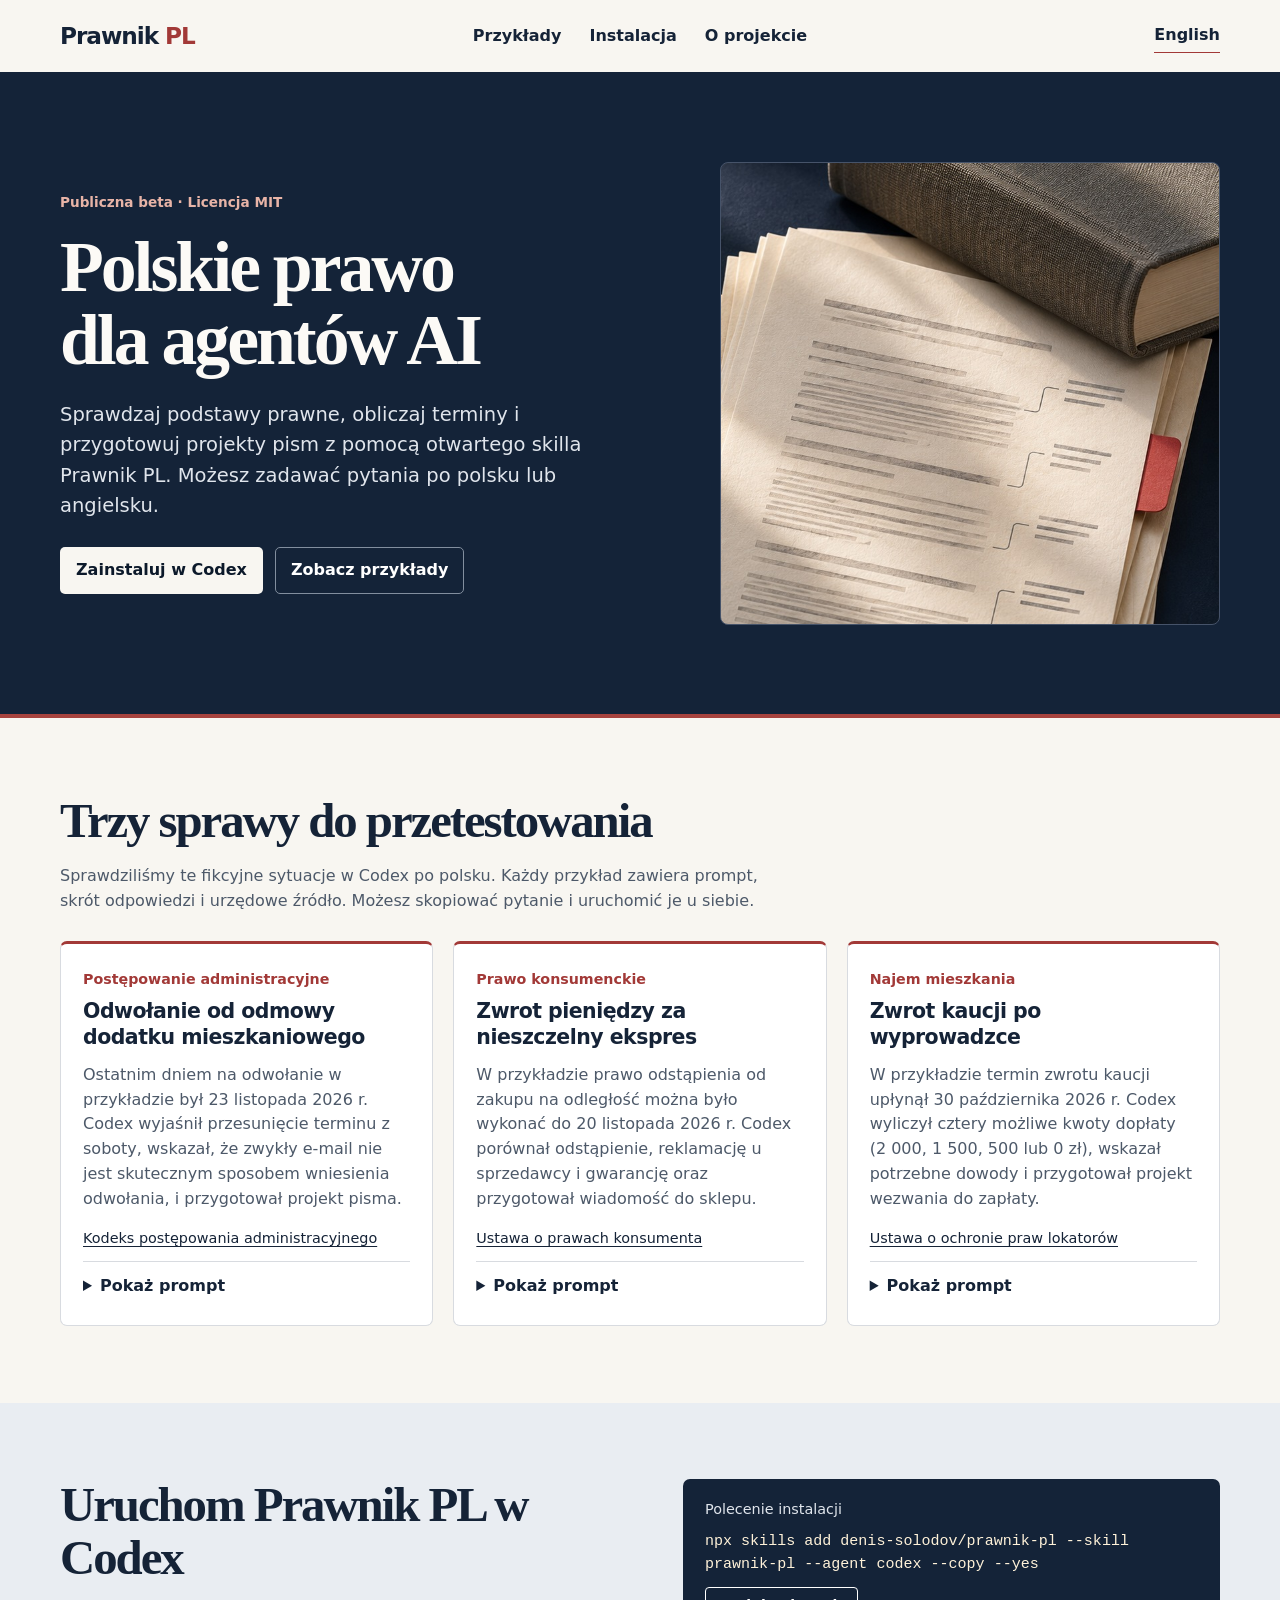
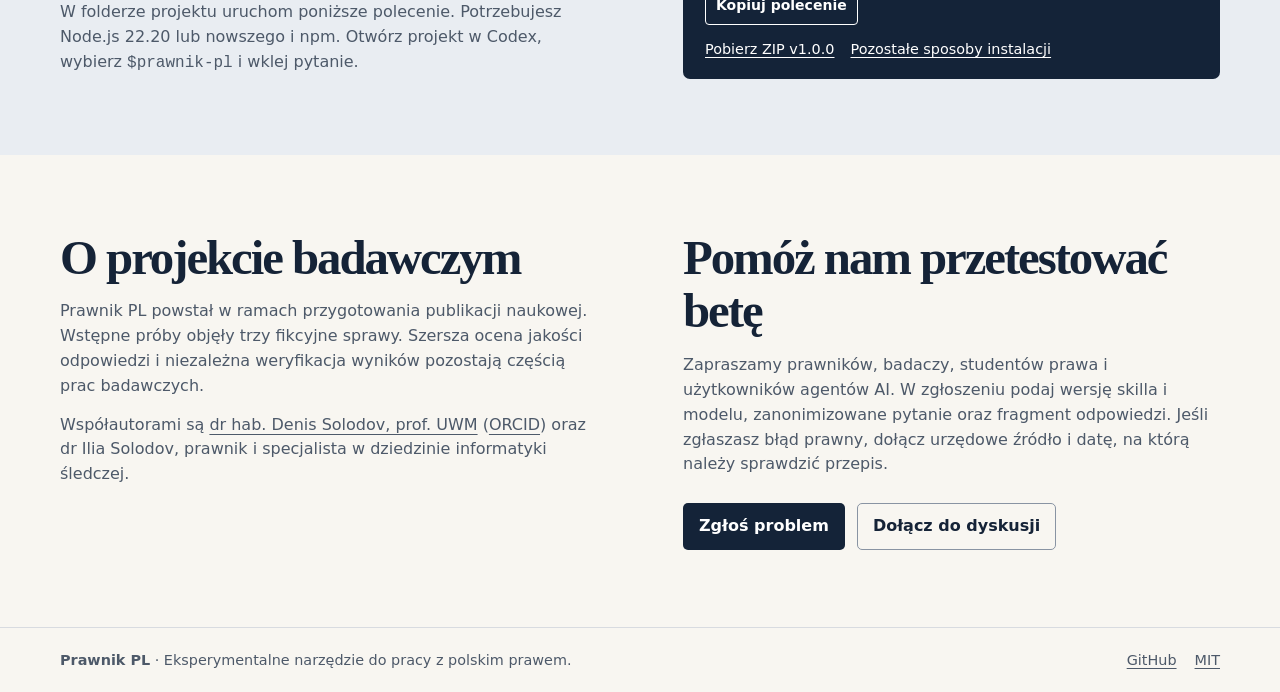
==== docs/index.html @ b7386167 "Publish bilingual Prawnik PL landing page" ====
<!doctype html>
<html lang="pl">
<head>
  <meta charset="utf-8">
  <meta name="viewport" content="width=device-width, initial-scale=1">
  <title>Prawnik PL | Polskie prawo dla agentów AI</title>
  <meta name="description" content="Poznaj Prawnik PL, otwarty skill dla agentów AI do pracy z polskim prawem. Zobacz trzy fikcyjne sprawy i zainstaluj publiczną betę w Codex.">
  <link rel="canonical" href="https://denis-solodov.github.io/prawnik-pl/">
  <link rel="alternate" hreflang="pl" href="https://denis-solodov.github.io/prawnik-pl/">
  <link rel="alternate" hreflang="en" href="https://denis-solodov.github.io/prawnik-pl/en/">
  <link rel="alternate" hreflang="x-default" href="https://denis-solodov.github.io/prawnik-pl/">
  <meta property="og:type" content="website">
  <meta property="og:title" content="Prawnik PL | Polskie prawo dla agentów AI">
  <meta property="og:description" content="Poznaj Prawnik PL, otwarty skill dla agentów AI do pracy z polskim prawem. Zobacz trzy fikcyjne sprawy i zainstaluj publiczną betę w Codex.">
  <meta property="og:url" content="https://denis-solodov.github.io/prawnik-pl/">
  <meta property="og:locale" content="pl_PL">
  <meta property="og:image" content="https://denis-solodov.github.io/prawnik-pl/assets/prawnik-pl.jpg">
  <meta property="og:image:alt" content="Prawnik PL">
  <meta name="twitter:card" content="summary_large_image">
  <link rel="stylesheet" href="assets/site.css">
  <script src="assets/site.js" defer></script>
</head>
<body data-copy-command="Skopiowano polecenie." data-copied="Skopiowano prompt." data-copy-fail="Zaznacz i skopiuj tekst ręcznie.">
  <a class="skip" href="#main">Przejdź do treści</a>
  <header class="site-header">
    <nav class="wrap nav">
      <a class="brand" href="./">Prawnik <span>PL</span></a>
      <div class="nav-links">
        <a href="#examples">Przykłady</a>
        <a href="#install">Instalacja</a>
        <a href="#about">O projekcie</a>
      </div>
      <a class="language" href="en/" lang="en" hreflang="en">English</a>
    </nav>
  </header>
  <main id="main">
    <section class="hero">
      <div class="wrap hero-grid">
        <div>
          <p class="eyebrow">Publiczna beta · Licencja MIT</p>
          <h1>Polskie prawo dla agentów AI</h1>
          <p class="hero-lead">Sprawdzaj podstawy prawne, obliczaj terminy i przygotowuj projekty pism z pomocą otwartego skilla Prawnik PL. Możesz zadawać pytania po polsku lub angielsku.</p>
          <div class="actions">
            <a class="button light" href="#install">Zainstaluj w Codex</a>
            <a class="button outline" href="#examples">Zobacz przykłady</a>
          </div>
        </div>
        <div class="hero-photo" aria-hidden="true"></div>
      </div>
    </section>
    <section class="section" id="examples">
      <div class="wrap">
        <h2>Trzy sprawy do przetestowania</h2>
        <p class="section-lead">Sprawdziliśmy te fikcyjne sytuacje w Codex po polsku. Każdy przykład zawiera prompt, skrót odpowiedzi i urzędowe źródło. Możesz skopiować pytanie i uruchomić je u siebie.</p>
        <div class="case-grid">
          <article class="case" id="appeal">
            <p class="category">Postępowanie administracyjne</p>
            <h3>Odwołanie od odmowy dodatku mieszkaniowego</h3>
            <p>Ostatnim dniem na odwołanie w przykładzie był 23 listopada 2026 r. Codex wyjaśnił przesunięcie terminu z soboty, wskazał, że zwykły e-mail nie jest skutecznym sposobem wniesienia odwołania, i przygotował projekt pisma.</p>
            <a class="source" href="https://eli.gov.pl/api/acts/DU/2025/1691/text.pdf">Kodeks postępowania administracyjnego</a>
            <details>
              <summary>Pokaż prompt</summary>
              <pre class="prompt" id="prompt-appeal">$prawnik-pl Jest 19 listopada 2026 r. Burmistrz wydał 3 listopada decyzję odmawiającą mi dodatku mieszkaniowego. List odebrałam osobiście na poczcie w sobotę 7 listopada. W pouczeniu jest napisane, że odwołanie wnosi się do SKO za pośrednictwem burmistrza w terminie 14 dni od doręczenia. Podejrzewam, że urząd dwukrotnie policzył jedną wypłatę. Mam zaświadczenie od pracodawcy i kopię wniosku.

Podaj ostatni dzień na odwołanie, pokaż, jak go obliczasz, i sprawdź, czy mogę wysłać pismo zwykłym e-mailem. Przygotuj krótki projekt odwołania z miejscami na dane i załączniki.</pre>
              <div class="copy-line" hidden>
                <button type="button" data-copy="prompt-appeal">Kopiuj prompt</button>
                <span role="status" aria-live="polite"></span>
              </div>
            </details>
          </article>
          <article class="case" id="refund">
            <p class="category">Prawo konsumenckie</p>
            <h3>Zwrot pieniędzy za nieszczelny ekspres</h3>
            <p>W przykładzie prawo odstąpienia od zakupu na odległość można było wykonać do 20 listopada 2026 r. Codex porównał odstąpienie, reklamację u sprzedawcy i gwarancję oraz przygotował wiadomość do sklepu.</p>
            <a class="source" href="https://api.sejm.gov.pl/eli/acts/DU/2026/1244/text/O/D20261244.pdf">Ustawa o prawach konsumenta</a>
            <details>
              <summary>Pokaż prompt</summary>
              <pre class="prompt" id="prompt-refund">$prawnik-pl Jest 19 listopada 2026 r. Kupiłem prywatnie w polskim sklepie internetowym ekspres za 1 249 zł. Odebrałem go 6 listopada. Przy trzecim użyciu spod obudowy zaczęła wyciekać woda, więc odłączyłem urządzenie. Dnia 16 listopada napisałem do sklepu: „Ekspres przecieka. Proszę o informację, jak zgłosić usterkę”. Następnego dnia sklep odpowiedział, że mam skontaktować się z serwisem producenta. Mam potwierdzenie zakupu i nagranie usterki.

Chcę odzyskać pieniądze. Porównaj dostępne możliwości, wskaż, czy trzeba działać jeszcze dziś, i przygotuj wiadomość do sprzedawcy. Wyjaśnij, które żądania mogę zgłosić od razu, a które zależą od dodatkowych okoliczności.</pre>
              <div class="copy-line" hidden>
                <button type="button" data-copy="prompt-refund">Kopiuj prompt</button>
                <span role="status" aria-live="polite"></span>
              </div>
            </details>
          </article>
          <article class="case" id="deposit">
            <p class="category">Najem mieszkania</p>
            <h3>Zwrot kaucji po wyprowadzce</h3>
            <p>W przykładzie termin zwrotu kaucji upłynął 30 października 2026 r. Codex wyliczył cztery możliwe kwoty dopłaty (2 000, 1 500, 500 lub 0 zł), wskazał potrzebne dowody i przygotował projekt wezwania do zapłaty.</p>
            <a class="source" href="https://eli.gov.pl/api/acts/DU/2023/725/text.html">Ustawa o ochronie praw lokatorów</a>
            <details>
              <summary>Pokaż prompt</summary>
              <pre class="prompt" id="prompt-deposit">$prawnik-pl Jest 19 listopada 2026 r. Wynajmowałam mieszkanie od 1 października 2024 r. do 30 września 2026 r. na podstawie zwykłej umowy najmu. Czynsz najmu przez cały okres wynosił 2 500 zł, a kaucja 3 000 zł. Oddałam klucze 30 września. W protokole zapisaliśmy „drobne ślady użytkowania na ścianach” i stan licznika prądu. Nie miałam zaległości w czynszu.

Dnia 7 listopada właściciel zwrócił mi 1 000 zł. W mailu napisał, że potrącił 1 500 zł za malowanie i 500 zł za prąd. Nie dołączył rachunków. Mam zdjęcia z początku i końca najmu. Jakiej kwoty mogę żądać w zależności od tego, które potrącenia właściciel uzasadni? Sprawdź termin zwrotu kaucji, wskaż potrzebne dowody i przygotuj projekt wezwania do zapłaty.</pre>
              <div class="copy-line" hidden>
                <button type="button" data-copy="prompt-deposit">Kopiuj prompt</button>
                <span role="status" aria-live="polite"></span>
              </div>
            </details>
          </article>
        </div>
      </div>
    </section>
    <section class="install" id="install">
      <div class="wrap install-grid">
        <div>
          <h2>Uruchom Prawnik PL w Codex</h2>
          <p>W folderze projektu uruchom poniższe polecenie. Potrzebujesz Node.js 22.20 lub nowszego i npm. Otwórz projekt w Codex, wybierz <code>$prawnik-pl</code> i wklej pytanie.</p>
        </div>
        <div class="terminal">
          <p>Polecenie instalacji</p>
          <pre id="install-command"><code>npx skills add denis-solodov/prawnik-pl --skill prawnik-pl --agent codex --copy --yes</code></pre>
          <div class="copy-line" hidden>
            <button type="button" data-copy="install-command">Kopiuj polecenie</button>
            <span role="status" aria-live="polite"></span>
          </div>
          <div class="install-links">
            <a href="https://github.com/denis-solodov/prawnik-pl/releases/download/v1.0.0/prawnik-pl-1.0.0.zip">Pobierz ZIP v1.0.0</a>
            <a href="https://github.com/denis-solodov/prawnik-pl#instalacja-i-u%C5%BCycie">Pozostałe sposoby instalacji</a>
          </div>
        </div>
      </div>
    </section>
    <section class="section" id="about">
      <div class="wrap about-grid">
        <div>
          <h2>O projekcie badawczym</h2>
          <p>Prawnik PL powstał w ramach przygotowania publikacji naukowej. Wstępne próby objęły trzy fikcyjne sprawy. Szersza ocena jakości odpowiedzi i niezależna weryfikacja wyników pozostają częścią prac badawczych.</p>
          <p>Współautorami są <a href="https://www.uwm.edu.pl/kryminalistyka/dr-hab-denis-solodov-prof-uwm">dr hab. Denis Solodov, prof. UWM</a> (<a href="https://orcid.org/0000-0003-2884-9420">ORCID</a>) oraz dr Ilia Solodov, prawnik i specjalista w dziedzinie informatyki śledczej.</p>
        </div>
        <div>
          <h2>Pomóż nam przetestować betę</h2>
          <p>Zapraszamy prawników, badaczy, studentów prawa i użytkowników agentów AI. W zgłoszeniu podaj wersję skilla i modelu, zanonimizowane pytanie oraz fragment odpowiedzi. Jeśli zgłaszasz błąd prawny, dołącz urzędowe źródło i datę, na którą należy sprawdzić przepis.</p>
          <div class="actions">
            <a class="button dark" href="https://github.com/denis-solodov/prawnik-pl/issues">Zgłoś problem</a>
            <a class="button muted" href="https://github.com/denis-solodov/prawnik-pl/discussions">Dołącz do dyskusji</a>
          </div>
        </div>
      </div>
    </section>
  </main>
  <footer class="site-footer">
    <div class="wrap footer-inner">
      <p><strong>Prawnik PL</strong> · Eksperymentalne narzędzie do pracy z polskim prawem.</p>
      <div><a href="https://github.com/denis-solodov/prawnik-pl">GitHub</a><a href="https://github.com/denis-solodov/prawnik-pl/blob/main/LICENSE">MIT</a></div>
    </div>
  </footer>
</body>
</html>
---- docs/assets/site.css ----
:root {
  color-scheme: light;
  --navy: #142338;
  --deep: #0c192a;
  --ink: #152337;
  --muted: #4d5969;
  --cream: #f8f6f1;
  --line: #d8dbe0;
  --red: #a23937;
  font: 100%/1.55 system-ui, -apple-system, BlinkMacSystemFont, "Segoe UI", sans-serif;
}
*, *::before, *::after { box-sizing: border-box; }
body { margin: 0; background: var(--cream); color: var(--ink); }
a { color: inherit; text-underline-offset: .22em; }
a:hover { text-decoration-thickness: 2px; }
:focus-visible { outline: 3px solid #b84440; outline-offset: 4px; }
.hero :focus-visible, .terminal :focus-visible { outline-color: #f3af9e; }
[hidden] { display: none !important; }
.wrap { width: min(1160px, 100% - 80px); margin-inline: auto; }
.skip { position: absolute; inset: 8px auto auto 8px; z-index: 1; padding: 10px; background: white; transform: translateY(-150%); }
.skip:focus { transform: none; }
.site-header { background: var(--cream); }
.nav { display: grid; grid-template-columns: 1fr auto 1fr; align-items: center; gap: 24px; min-height: 72px; }
.nav a { text-decoration: none; }
.nav a:hover { text-decoration: underline; }
.brand { width: fit-content; font-size: 1.45rem; font-weight: 800; letter-spacing: -.045em; }
.brand span { color: var(--red); }
.nav-links { display: flex; flex-wrap: wrap; gap: 28px; font-weight: 550; }
.language { justify-self: end; border-bottom: 1px solid var(--red); padding-block: 4px; font-weight: 650; }
.hero { background: var(--navy); color: #fcfaf6; border-bottom: 4px solid #a7433e; }
.hero-grid { display: grid; grid-template-columns: 1.14fr 1fr; align-items: center; gap: clamp(42px, 7vw, 95px); padding-block: clamp(52px, 7vw, 95px); }
.hero-photo { min-width: 0; aspect-ratio: 1.08; background: #122033 url("./prawnik-pl.jpg") right center / 224% auto no-repeat; border: 1px solid #465369; border-radius: 8px; }
.eyebrow { margin: 0 0 18px; color: #e8b4a7; font-size: .85rem; font-weight: 720; }
h1, h2 { margin: 0; font-family: Georgia, "Times New Roman", serif; font-weight: 700; letter-spacing: -.042em; }
h1 { max-width: 15ch; font-size: clamp(3rem, 5.6vw, 5.35rem); line-height: 1.01; text-wrap: balance; }
h2 { font-size: clamp(2.1rem, 4vw, 3.05rem); line-height: 1.1; }
h3 { font-size: 1.28rem; line-height: 1.23; margin: 0; letter-spacing: -.025em; }
p { margin: 0; }
.hero-lead { margin-top: 24px; max-width: 48ch; color: #e0e5ec; font-size: clamp(1rem, 1.8vw, 1.22rem); }
.actions { display: flex; flex-wrap: wrap; gap: 12px; margin-top: 26px; }
.button { display: inline-flex; align-items: center; min-height: 46px; padding: 10px 15px; text-decoration: none; border: 1px solid transparent; border-radius: 5px; font-weight: 700; }
.button:hover { text-decoration: underline; }
.button.light { background: #f8f6f1; color: var(--deep); }
.button.outline { border-color: #828e9e; color: white; }
.button.dark { background: var(--navy); color: white; }
.button.muted { border-color: #8994a3; }
.section { padding-block: clamp(48px, 6vw, 86px); }
.section-lead { max-width: 70ch; margin-top: 15px; color: var(--muted); }
.case-grid { display: grid; grid-template-columns: repeat(3, minmax(0, 1fr)); align-items: start; gap: 20px; margin-top: 28px; }
.case { min-width: 0; padding: 24px 22px 19px; background: white; border: 1px solid var(--line); border-top: 3px solid var(--red); border-radius: 7px; }
.category { margin-bottom: 9px; color: var(--red); font-size: .89rem; font-weight: 700; }
.case h3 + p { margin-top: 13px; color: var(--muted); }
.source { display: inline-block; margin: 15px 0 12px; font-size: .9rem; }
.case details { border-top: 1px solid var(--line); padding-top: 12px; }
summary { min-height: 32px; cursor: pointer; width: fit-content; font-weight: 700; }
pre, code { font-family: ui-monospace, Consolas, monospace; }
pre { margin: 10px 0; white-space: pre-wrap; overflow-wrap: anywhere; }
.prompt { font-size: .84rem; padding: 12px; border-radius: 4px; background: var(--cream); }
.copy-line { display: flex; flex-wrap: wrap; align-items: center; gap: 8px 12px; font-size: .875rem; }
button { color: inherit; font: inherit; font-weight: 700; min-height: 38px; padding: 6px 10px; border: 1px solid currentColor; border-radius: 4px; background: transparent; cursor: pointer; }
button:hover { text-decoration: underline; }
.install { padding-block: clamp(48px, 6vw, 76px); background: #e9edf2; }
.install-grid, .about-grid { display: grid; grid-template-columns: 1fr 1fr; align-items: start; gap: clamp(28px, 7vw, 86px); }
.install h2 + p, .about-grid p { margin-top: 14px; color: var(--muted); }
.terminal { min-width: 0; padding: 19px 22px; border-radius: 7px; background: var(--navy); color: white; }
.terminal p { color: #e0e5ec; font-size: .9rem; }
.terminal pre { color: #fff2d9; font-size: .94rem; }
.install-links { display: flex; flex-wrap: wrap; gap: 5px 16px; margin-top: 13px; font-size: .9rem; }
.site-footer { border-top: 1px solid var(--line); }
.footer-inner { display: flex; justify-content: space-between; align-items: center; gap: 16px; padding-block: 21px; color: var(--muted); font-size: .9rem; }
.footer-inner div { display: flex; gap: 18px; }
@media (max-width: 930px) {
  .wrap { width: min(1160px, 100% - 48px); }
  .hero-grid { gap: 32px; }
  .case-grid { gap: 12px; }
  .case { padding-inline: 15px; }
}
@media (max-width: 710px) {
  .wrap { width: min(580px, 100% - 40px); }
  .nav { grid-template-columns: 1fr auto; column-gap: 15px; row-gap: 0; padding-block: 11px; }
  .nav-links { grid-column: 1 / -1; grid-row: 2; gap: 7px 20px; margin-top: 7px; }
  .hero-grid, .install-grid, .about-grid, .case-grid { grid-template-columns: 1fr; }
  .hero-grid { padding-top: 39px; }
  .hero-photo { width: 100%; aspect-ratio: 1.65; }
  .case-grid { gap: 16px; }
  .case { padding-inline: 20px; }
  .footer-inner { align-items: flex-start; flex-direction: column; gap: 6px; }
}
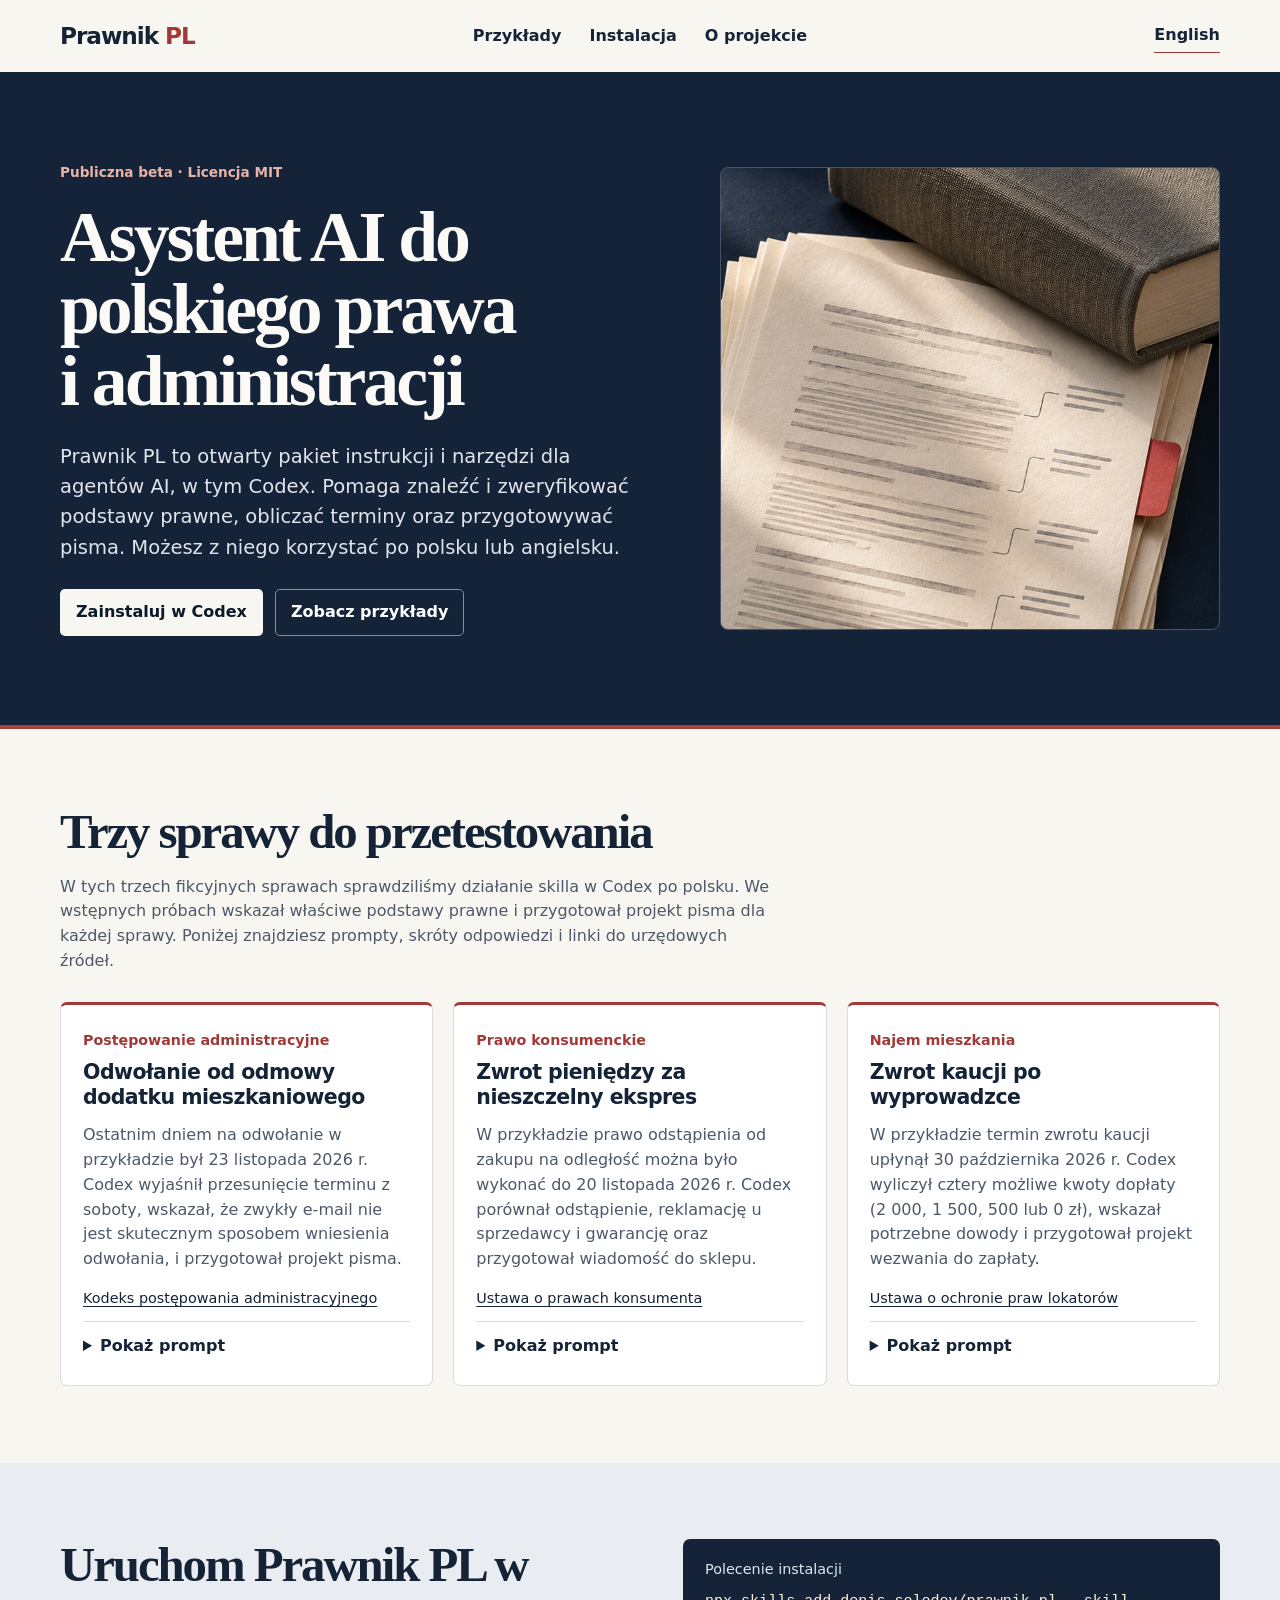
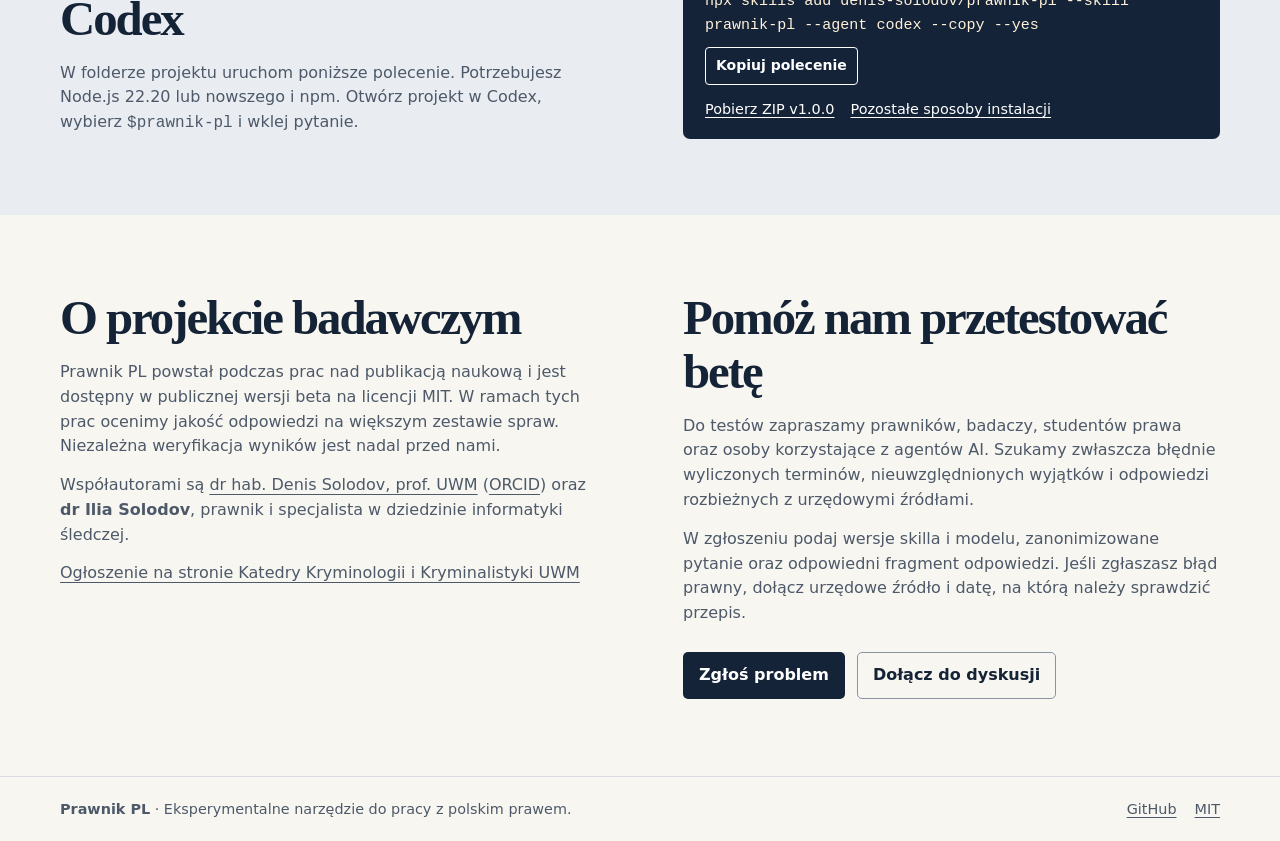
==== commit dd608c45: "Align public descriptions with UWM announcements" ====
--- a/docs/index.html
+++ b/docs/index.html
@@ -3,15 +3,15 @@
 <head>
   <meta charset="utf-8">
   <meta name="viewport" content="width=device-width, initial-scale=1">
-  <title>Prawnik PL | Polskie prawo dla agentów AI</title>
-  <meta name="description" content="Poznaj Prawnik PL, otwarty skill dla agentów AI do pracy z polskim prawem. Zobacz trzy fikcyjne sprawy i zainstaluj publiczną betę w Codex.">
+  <title>Prawnik PL | Asystent AI do polskiego prawa i administracji</title>
+  <meta name="description" content="Publiczna beta otwartego skilla do polskiego prawa i administracji. Weryfikuj podstawy prawne, obliczaj terminy i przygotowuj projekty pism.">
   <link rel="canonical" href="https://denis-solodov.github.io/prawnik-pl/">
   <link rel="alternate" hreflang="pl" href="https://denis-solodov.github.io/prawnik-pl/">
   <link rel="alternate" hreflang="en" href="https://denis-solodov.github.io/prawnik-pl/en/">
   <link rel="alternate" hreflang="x-default" href="https://denis-solodov.github.io/prawnik-pl/">
   <meta property="og:type" content="website">
-  <meta property="og:title" content="Prawnik PL | Polskie prawo dla agentów AI">
-  <meta property="og:description" content="Poznaj Prawnik PL, otwarty skill dla agentów AI do pracy z polskim prawem. Zobacz trzy fikcyjne sprawy i zainstaluj publiczną betę w Codex.">
+  <meta property="og:title" content="Prawnik PL | Asystent AI do polskiego prawa i administracji">
+  <meta property="og:description" content="Publiczna beta otwartego skilla do polskiego prawa i administracji. Weryfikuj podstawy prawne, obliczaj terminy i przygotowuj projekty pism.">
   <meta property="og:url" content="https://denis-solodov.github.io/prawnik-pl/">
   <meta property="og:locale" content="pl_PL">
   <meta property="og:image" content="https://denis-solodov.github.io/prawnik-pl/assets/prawnik-pl.jpg">
@@ -38,8 +38,8 @@
       <div class="wrap hero-grid">
         <div>
           <p class="eyebrow">Publiczna beta · Licencja MIT</p>
-          <h1>Polskie prawo dla agentów AI</h1>
-          <p class="hero-lead">Sprawdzaj podstawy prawne, obliczaj terminy i przygotowuj projekty pism z pomocą otwartego skilla Prawnik PL. Możesz zadawać pytania po polsku lub angielsku.</p>
+          <h1>Asystent AI do polskiego prawa i administracji</h1>
+          <p class="hero-lead">Prawnik PL to otwarty pakiet instrukcji i narzędzi dla agentów AI, w tym Codex. Pomaga znaleźć i zweryfikować podstawy prawne, obliczać terminy oraz przygotowywać pisma. Możesz z niego korzystać po polsku lub angielsku.</p>
           <div class="actions">
             <a class="button light" href="#install">Zainstaluj w Codex</a>
             <a class="button outline" href="#examples">Zobacz przykłady</a>
@@ -51,7 +51,7 @@
     <section class="section" id="examples">
       <div class="wrap">
         <h2>Trzy sprawy do przetestowania</h2>
-        <p class="section-lead">Sprawdziliśmy te fikcyjne sytuacje w Codex po polsku. Każdy przykład zawiera prompt, skrót odpowiedzi i urzędowe źródło. Możesz skopiować pytanie i uruchomić je u siebie.</p>
+        <p class="section-lead">W tych trzech fikcyjnych sprawach sprawdziliśmy działanie skilla w Codex po polsku. We wstępnych próbach wskazał właściwe podstawy prawne i przygotował projekt pisma dla każdej sprawy. Poniżej znajdziesz prompty, skróty odpowiedzi i linki do urzędowych źródeł.</p>
         <div class="case-grid">
           <article class="case" id="appeal">
             <p class="category">Postępowanie administracyjne</p>
@@ -128,12 +128,14 @@
       <div class="wrap about-grid">
         <div>
           <h2>O projekcie badawczym</h2>
-          <p>Prawnik PL powstał w ramach przygotowania publikacji naukowej. Wstępne próby objęły trzy fikcyjne sprawy. Szersza ocena jakości odpowiedzi i niezależna weryfikacja wyników pozostają częścią prac badawczych.</p>
-          <p>Współautorami są <a href="https://www.uwm.edu.pl/kryminalistyka/dr-hab-denis-solodov-prof-uwm">dr hab. Denis Solodov, prof. UWM</a> (<a href="https://orcid.org/0000-0003-2884-9420">ORCID</a>) oraz dr Ilia Solodov, prawnik i specjalista w dziedzinie informatyki śledczej.</p>
+          <p>Prawnik PL powstał podczas prac nad publikacją naukową i jest dostępny w publicznej wersji beta na licencji MIT. W ramach tych prac ocenimy jakość odpowiedzi na większym zestawie spraw. Niezależna weryfikacja wyników jest nadal przed nami.</p>
+          <p>Współautorami są <a href="https://www.uwm.edu.pl/kryminalistyka/dr-hab-denis-solodov-prof-uwm">dr hab. Denis Solodov, prof. UWM</a> (<a href="https://orcid.org/0000-0003-2884-9420">ORCID</a>) oraz <strong>dr Ilia Solodov</strong>, prawnik i specjalista w dziedzinie informatyki śledczej.</p>
+          <p><a href="https://uwm.edu.pl/kryminalistyka/ogloszenia/prawnik-pl-publiczna-beta-asystenta-ai-do-prawa-administracji">Ogłoszenie na stronie Katedry Kryminologii i Kryminalistyki UWM</a></p>
         </div>
         <div>
           <h2>Pomóż nam przetestować betę</h2>
-          <p>Zapraszamy prawników, badaczy, studentów prawa i użytkowników agentów AI. W zgłoszeniu podaj wersję skilla i modelu, zanonimizowane pytanie oraz fragment odpowiedzi. Jeśli zgłaszasz błąd prawny, dołącz urzędowe źródło i datę, na którą należy sprawdzić przepis.</p>
+          <p>Do testów zapraszamy prawników, badaczy, studentów prawa oraz osoby korzystające z agentów AI. Szukamy zwłaszcza błędnie wyliczonych terminów, nieuwzględnionych wyjątków i odpowiedzi rozbieżnych z urzędowymi źródłami.</p>
+          <p>W zgłoszeniu podaj wersje skilla i modelu, zanonimizowane pytanie oraz odpowiedni fragment odpowiedzi. Jeśli zgłaszasz błąd prawny, dołącz urzędowe źródło i datę, na którą należy sprawdzić przepis.</p>
           <div class="actions">
             <a class="button dark" href="https://github.com/denis-solodov/prawnik-pl/issues">Zgłoś problem</a>
             <a class="button muted" href="https://github.com/denis-solodov/prawnik-pl/discussions">Dołącz do dyskusji</a>
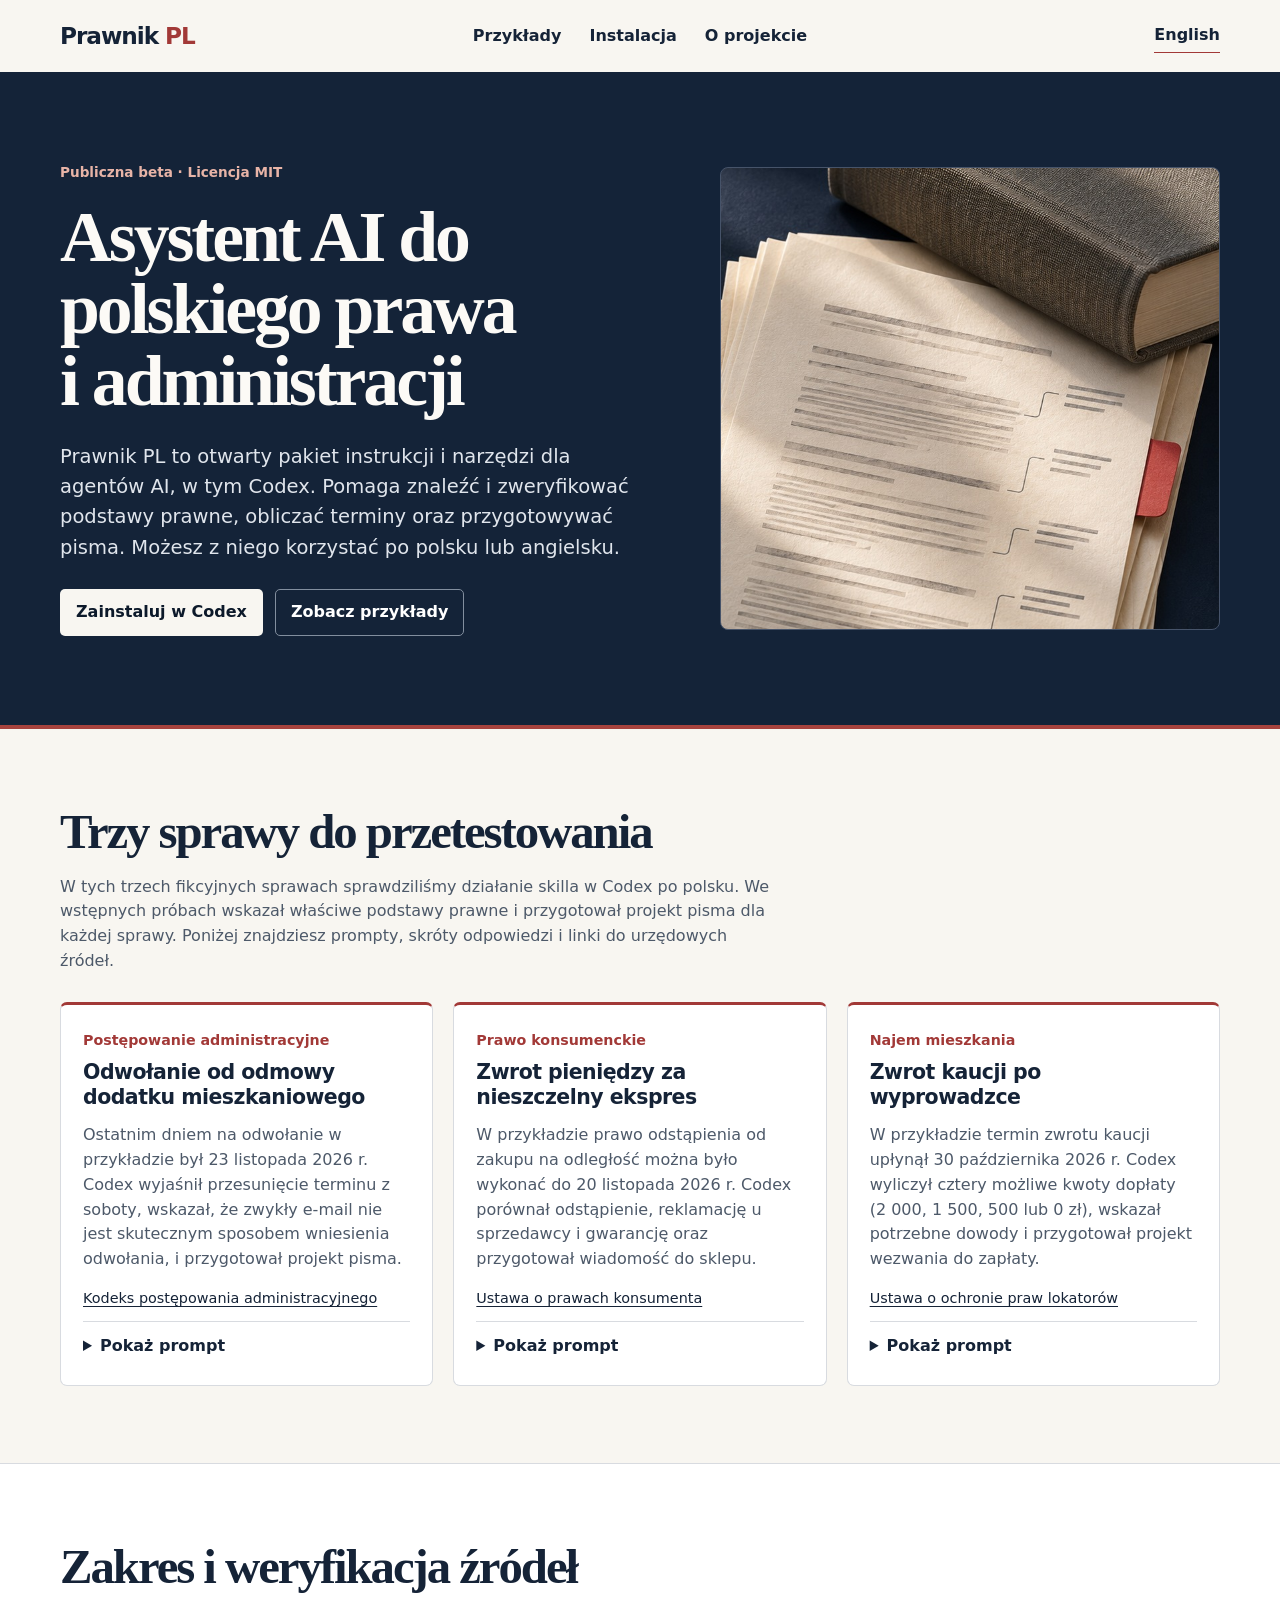
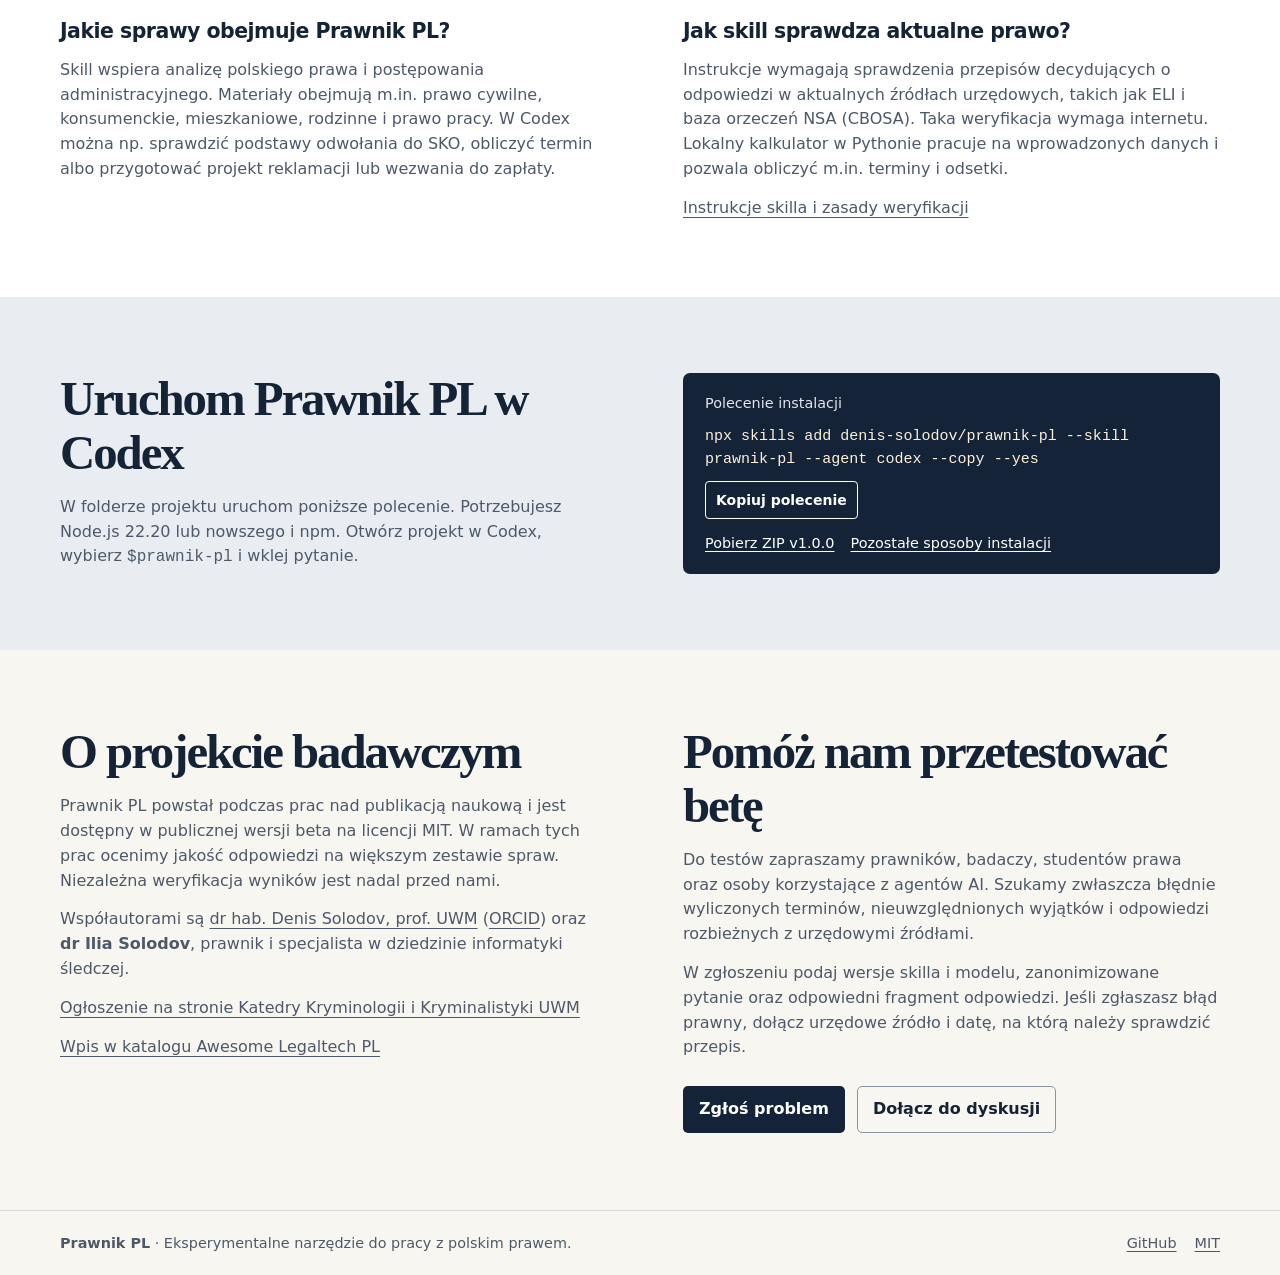
==== commit f67076c7: "Improve search discovery of Prawnik PL" ====
--- a/docs/index.html
+++ b/docs/index.html
@@ -19,6 +19,39 @@
   <meta name="twitter:card" content="summary_large_image">
   <link rel="stylesheet" href="assets/site.css">
   <script src="assets/site.js" defer></script>
+  <script type="application/ld+json">
+  {
+    "@context": "https://schema.org",
+    "@type": "WebPage",
+    "@id": "https://denis-solodov.github.io/prawnik-pl/",
+    "inLanguage": "pl",
+    "mainEntity": {
+      "@type": "SoftwareSourceCode",
+      "@id": "https://denis-solodov.github.io/prawnik-pl/#prawnik-pl",
+      "name": "Prawnik PL",
+      "description": "Publiczna beta otwartego skilla do polskiego prawa i administracji. Weryfikuj podstawy prawne, obliczaj terminy i przygotowuj projekty pism.",
+      "url": "https://denis-solodov.github.io/prawnik-pl/",
+      "codeRepository": "https://github.com/denis-solodov/prawnik-pl",
+      "license": "https://github.com/denis-solodov/prawnik-pl/blob/main/LICENSE",
+      "author": [
+        {
+          "@type": "Person",
+          "name": "Denis Solodov",
+          "sameAs": "https://orcid.org/0000-0003-2884-9420"
+        },
+        {
+          "@type": "Person",
+          "name": "Ilia Solodov"
+        }
+      ],
+      "subjectOf": {
+        "@type": "WebPage",
+        "url": "https://uwm.edu.pl/kryminalistyka/ogloszenia/prawnik-pl-publiczna-beta-asystenta-ai-do-prawa-administracji",
+        "inLanguage": "pl"
+      }
+    }
+  }
+  </script>
 </head>
 <body data-copy-command="Skopiowano polecenie." data-copied="Skopiowano prompt." data-copy-fail="Zaznacz i skopiuj tekst ręcznie.">
   <a class="skip" href="#main">Przejdź do treści</a>
@@ -104,6 +137,22 @@
         </div>
       </div>
     </section>
+    <section class="section" id="coverage">
+      <div class="wrap">
+        <h2>Zakres i weryfikacja źródeł</h2>
+        <div class="coverage-grid">
+          <div>
+            <h3>Jakie sprawy obejmuje Prawnik PL?</h3>
+            <p>Skill wspiera analizę polskiego prawa i postępowania administracyjnego. Materiały obejmują m.in. prawo cywilne, konsumenckie, mieszkaniowe, rodzinne i prawo pracy. W Codex można np. sprawdzić podstawy odwołania do SKO, obliczyć termin albo przygotować projekt reklamacji lub wezwania do zapłaty.</p>
+          </div>
+          <div>
+            <h3>Jak skill sprawdza aktualne prawo?</h3>
+            <p>Instrukcje wymagają sprawdzenia przepisów decydujących o odpowiedzi w aktualnych źródłach urzędowych, takich jak ELI i baza orzeczeń NSA (CBOSA). Taka weryfikacja wymaga internetu. Lokalny kalkulator w Pythonie pracuje na wprowadzonych danych i pozwala obliczyć m.in. terminy i odsetki.</p>
+            <p><a href="https://github.com/denis-solodov/prawnik-pl/blob/main/SKILL.md">Instrukcje skilla i zasady weryfikacji</a></p>
+          </div>
+        </div>
+      </div>
+    </section>
     <section class="install" id="install">
       <div class="wrap install-grid">
         <div>
@@ -131,6 +180,7 @@
           <p>Prawnik PL powstał podczas prac nad publikacją naukową i jest dostępny w publicznej wersji beta na licencji MIT. W ramach tych prac ocenimy jakość odpowiedzi na większym zestawie spraw. Niezależna weryfikacja wyników jest nadal przed nami.</p>
           <p>Współautorami są <a href="https://www.uwm.edu.pl/kryminalistyka/dr-hab-denis-solodov-prof-uwm">dr hab. Denis Solodov, prof. UWM</a> (<a href="https://orcid.org/0000-0003-2884-9420">ORCID</a>) oraz <strong>dr Ilia Solodov</strong>, prawnik i specjalista w dziedzinie informatyki śledczej.</p>
           <p><a href="https://uwm.edu.pl/kryminalistyka/ogloszenia/prawnik-pl-publiczna-beta-asystenta-ai-do-prawa-administracji">Ogłoszenie na stronie Katedry Kryminologii i Kryminalistyki UWM</a></p>
+          <p><a href="https://github.com/apiotrowski-afk/awesome-legaltech-pl#narz%C4%99dzia-i-skille-prawnicze">Wpis w katalogu Awesome Legaltech PL</a></p>
         </div>
         <div>
           <h2>Pomóż nam przetestować betę</h2>
--- a/docs/assets/site.css
+++ b/docs/assets/site.css
@@ -60,8 +60,10 @@
 button { color: inherit; font: inherit; font-weight: 700; min-height: 38px; padding: 6px 10px; border: 1px solid currentColor; border-radius: 4px; background: transparent; cursor: pointer; }
 button:hover { text-decoration: underline; }
 .install { padding-block: clamp(48px, 6vw, 76px); background: #e9edf2; }
-.install-grid, .about-grid { display: grid; grid-template-columns: 1fr 1fr; align-items: start; gap: clamp(28px, 7vw, 86px); }
-.install h2 + p, .about-grid p { margin-top: 14px; color: var(--muted); }
+.install-grid, .about-grid, .coverage-grid { display: grid; grid-template-columns: 1fr 1fr; align-items: start; gap: clamp(28px, 7vw, 86px); }
+.install h2 + p, .about-grid p, .coverage-grid p { margin-top: 14px; color: var(--muted); }
+#coverage { border-top: 1px solid var(--line); background: #fff; }
+.coverage-grid { margin-top: 24px; }
 .terminal { min-width: 0; padding: 19px 22px; border-radius: 7px; background: var(--navy); color: white; }
 .terminal p { color: #e0e5ec; font-size: .9rem; }
 .terminal pre { color: #fff2d9; font-size: .94rem; }
@@ -79,7 +81,7 @@
   .wrap { width: min(580px, 100% - 40px); }
   .nav { grid-template-columns: 1fr auto; column-gap: 15px; row-gap: 0; padding-block: 11px; }
   .nav-links { grid-column: 1 / -1; grid-row: 2; gap: 7px 20px; margin-top: 7px; }
-  .hero-grid, .install-grid, .about-grid, .case-grid { grid-template-columns: 1fr; }
+  .hero-grid, .install-grid, .about-grid, .coverage-grid, .case-grid { grid-template-columns: 1fr; }
   .hero-grid { padding-top: 39px; }
   .hero-photo { width: 100%; aspect-ratio: 1.65; }
   .case-grid { gap: 16px; }
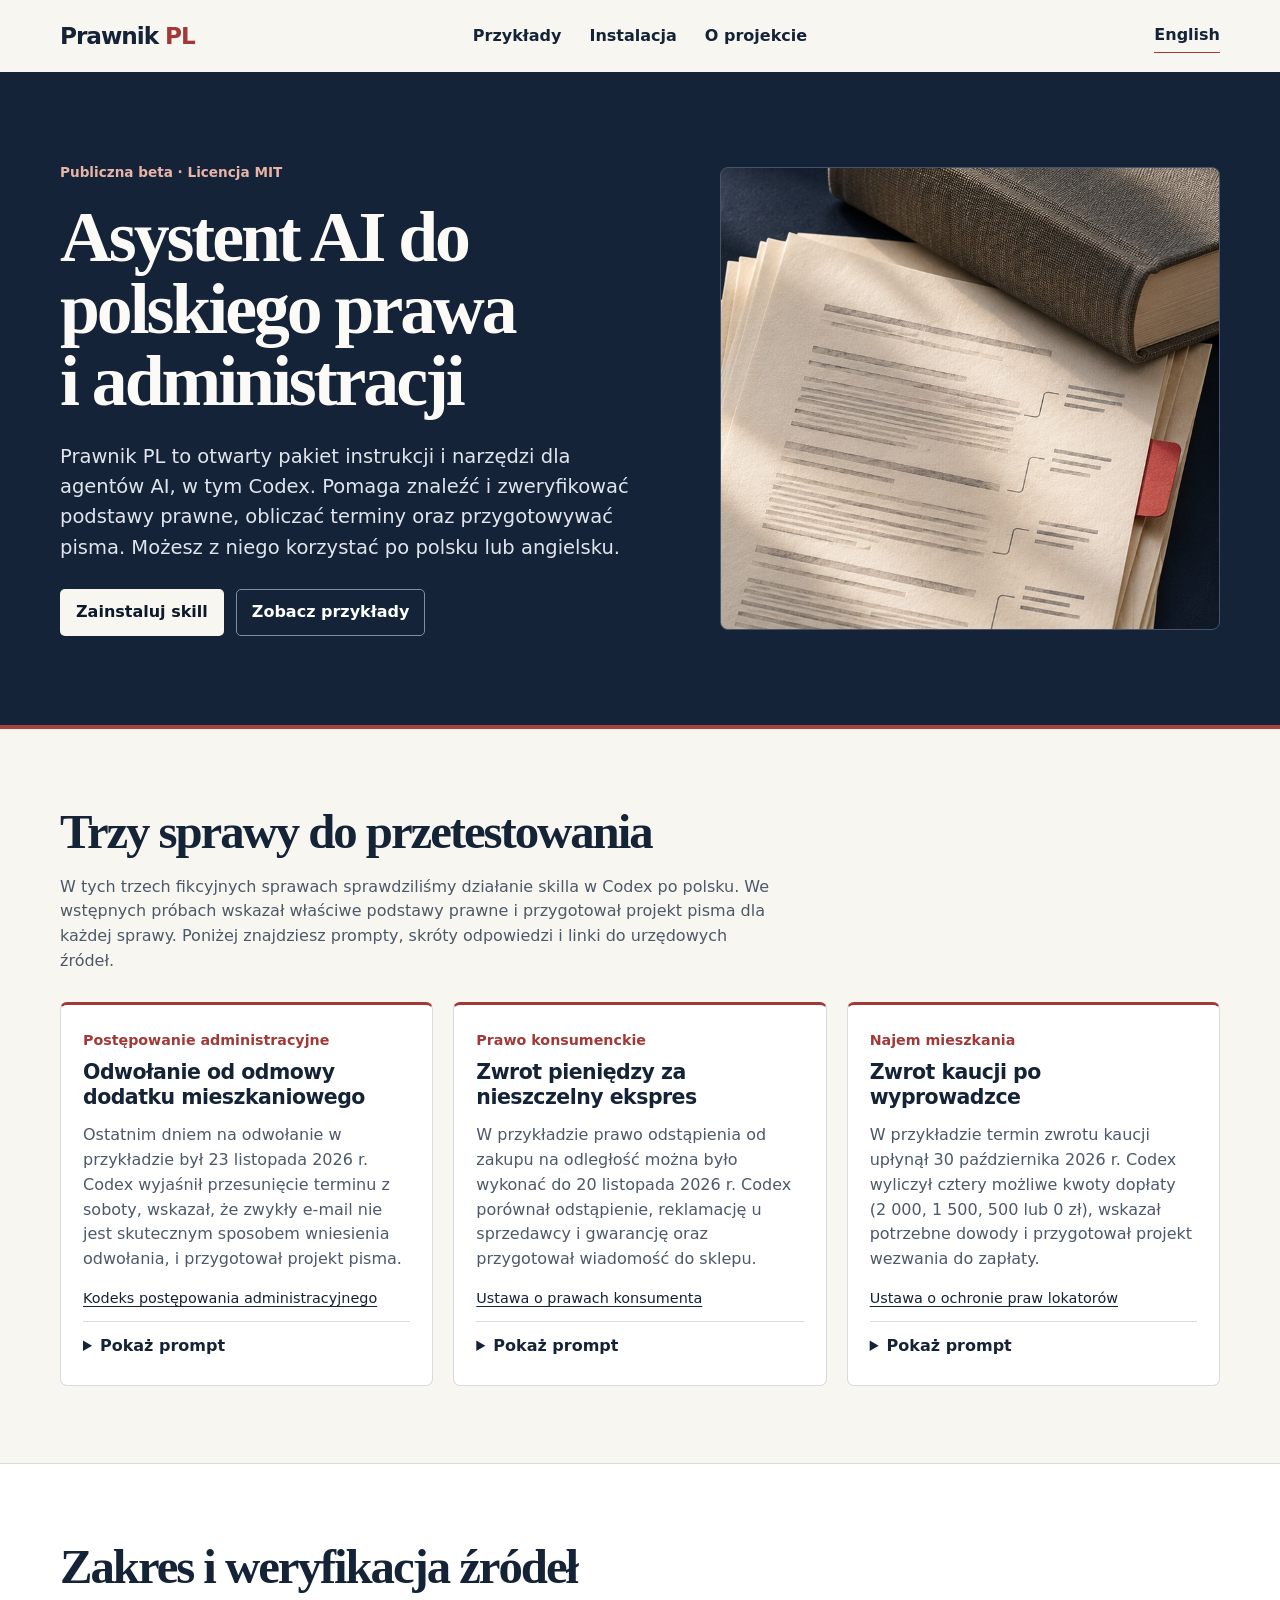
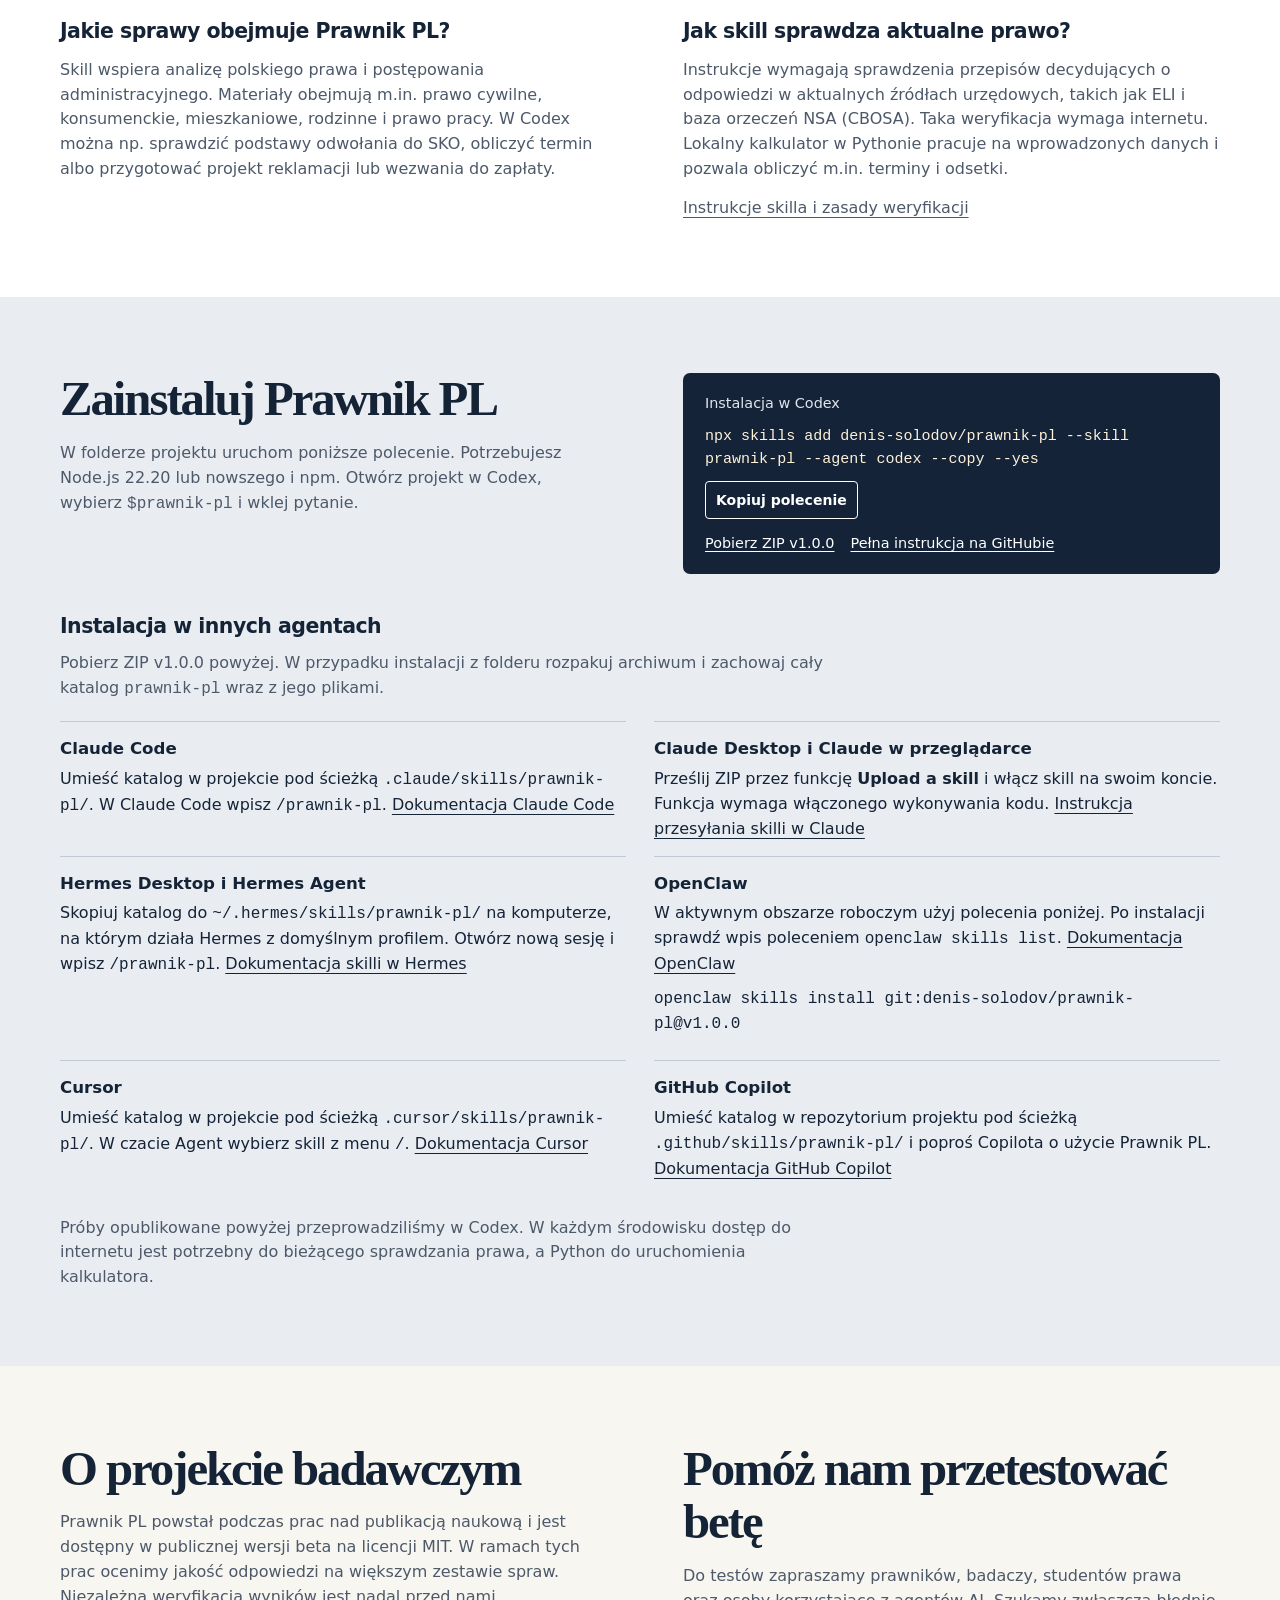
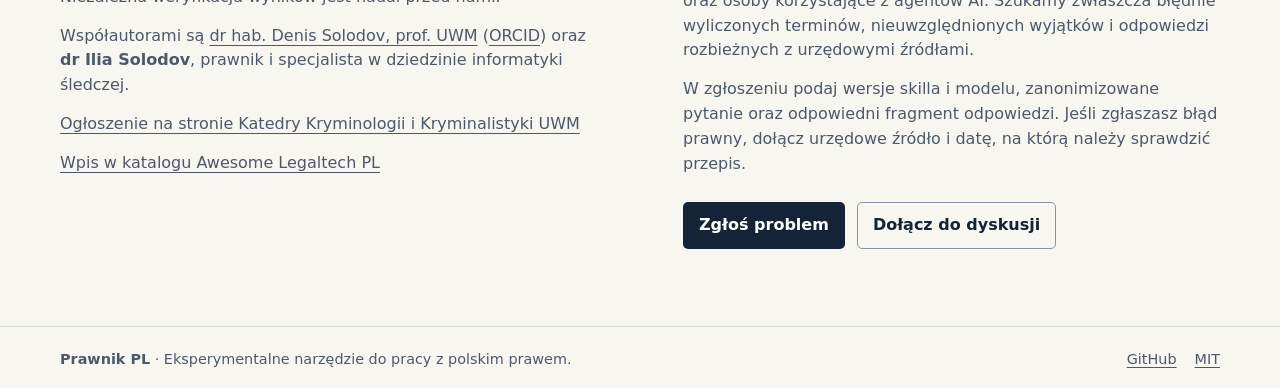
==== commit 532fcf78: "Document installation across agent harnesses" ====
--- a/docs/index.html
+++ b/docs/index.html
@@ -74,7 +74,7 @@
           <h1>Asystent AI do polskiego prawa i administracji</h1>
           <p class="hero-lead">Prawnik PL to otwarty pakiet instrukcji i narzędzi dla agentów AI, w tym Codex. Pomaga znaleźć i zweryfikować podstawy prawne, obliczać terminy oraz przygotowywać pisma. Możesz z niego korzystać po polsku lub angielsku.</p>
           <div class="actions">
-            <a class="button light" href="#install">Zainstaluj w Codex</a>
+            <a class="button light" href="#install">Zainstaluj skill</a>
             <a class="button outline" href="#examples">Zobacz przykłady</a>
           </div>
         </div>
@@ -156,11 +156,11 @@
     <section class="install" id="install">
       <div class="wrap install-grid">
         <div>
-          <h2>Uruchom Prawnik PL w Codex</h2>
+          <h2>Zainstaluj Prawnik PL</h2>
           <p>W folderze projektu uruchom poniższe polecenie. Potrzebujesz Node.js 22.20 lub nowszego i npm. Otwórz projekt w Codex, wybierz <code>$prawnik-pl</code> i wklej pytanie.</p>
         </div>
         <div class="terminal">
-          <p>Polecenie instalacji</p>
+          <p>Instalacja w Codex</p>
           <pre id="install-command"><code>npx skills add denis-solodov/prawnik-pl --skill prawnik-pl --agent codex --copy --yes</code></pre>
           <div class="copy-line" hidden>
             <button type="button" data-copy="install-command">Kopiuj polecenie</button>
@@ -168,9 +168,41 @@
           </div>
           <div class="install-links">
             <a href="https://github.com/denis-solodov/prawnik-pl/releases/download/v1.0.0/prawnik-pl-1.0.0.zip">Pobierz ZIP v1.0.0</a>
-            <a href="https://github.com/denis-solodov/prawnik-pl#instalacja-i-u%C5%BCycie">Pozostałe sposoby instalacji</a>
-          </div>
-        </div>
+            <a href="https://github.com/denis-solodov/prawnik-pl#instalacja-i-u%C5%BCycie">Pełna instrukcja na GitHubie</a>
+          </div>
+        </div>
+      </div>
+      <div class="wrap install-options">
+        <h3>Instalacja w innych agentach</h3>
+        <p>Pobierz ZIP v1.0.0 powyżej. W przypadku instalacji z folderu rozpakuj archiwum i zachowaj cały katalog <code>prawnik-pl</code> wraz z jego plikami.</p>
+        <div class="install-options-grid">
+          <div>
+            <h4>Claude Code</h4>
+            <p>Umieść katalog w projekcie pod ścieżką <code>.claude/skills/prawnik-pl/</code>. W Claude Code wpisz <code>/prawnik-pl</code>. <a href="https://code.claude.com/docs/en/skills">Dokumentacja Claude Code</a></p>
+          </div>
+          <div>
+            <h4>Claude Desktop i Claude w przeglądarce</h4>
+            <p>Prześlij ZIP przez funkcję <strong>Upload a skill</strong> i włącz skill na swoim koncie. Funkcja wymaga włączonego wykonywania kodu. <a href="https://support.claude.com/en/articles/12512180-use-skills-in-claude">Instrukcja przesyłania skilli w Claude</a></p>
+          </div>
+          <div>
+            <h4>Hermes Desktop i Hermes Agent</h4>
+            <p>Skopiuj katalog do <code>~/.hermes/skills/prawnik-pl/</code> na komputerze, na którym działa Hermes z domyślnym profilem. Otwórz nową sesję i wpisz <code>/prawnik-pl</code>. <a href="https://hermes-agent.nousresearch.com/docs/user-guide/features/skills">Dokumentacja skilli w Hermes</a></p>
+          </div>
+          <div>
+            <h4>OpenClaw</h4>
+            <p>W aktywnym obszarze roboczym użyj polecenia poniżej. Po instalacji sprawdź wpis poleceniem <code>openclaw skills list</code>. <a href="https://docs.openclaw.ai/skills">Dokumentacja OpenClaw</a></p>
+            <pre><code>openclaw skills install git:denis-solodov/prawnik-pl@v1.0.0</code></pre>
+          </div>
+          <div>
+            <h4>Cursor</h4>
+            <p>Umieść katalog w projekcie pod ścieżką <code>.cursor/skills/prawnik-pl/</code>. W czacie Agent wybierz skill z menu <code>/</code>. <a href="https://cursor.com/docs/skills">Dokumentacja Cursor</a></p>
+          </div>
+          <div>
+            <h4>GitHub Copilot</h4>
+            <p>Umieść katalog w repozytorium projektu pod ścieżką <code>.github/skills/prawnik-pl/</code> i poproś Copilota o użycie Prawnik PL. <a href="https://docs.github.com/en/copilot/concepts/customizations/agent-skills">Dokumentacja GitHub Copilot</a></p>
+          </div>
+        </div>
+        <p>Próby opublikowane powyżej przeprowadziliśmy w Codex. W każdym środowisku dostęp do internetu jest potrzebny do bieżącego sprawdzania prawa, a Python do uruchomienia kalkulatora.</p>
       </div>
     </section>
     <section class="section" id="about">
--- a/docs/assets/site.css
+++ b/docs/assets/site.css
@@ -68,6 +68,12 @@
 .terminal p { color: #e0e5ec; font-size: .9rem; }
 .terminal pre { color: #fff2d9; font-size: .94rem; }
 .install-links { display: flex; flex-wrap: wrap; gap: 5px 16px; margin-top: 13px; font-size: .9rem; }
+.install-options { margin-top: 40px; }
+.install-options > p { margin-top: 12px; color: var(--muted); max-width: 76ch; }
+.install-options-grid { display: grid; grid-template-columns: repeat(2, minmax(0, 1fr)); gap: 0 28px; margin-block: 20px; }
+.install-options-grid > div { padding-block: 14px; border-top: 1px solid #c2cad6; }
+.install-options-grid h4 { margin: 0 0 5px; font-size: 1.04rem; }
+.install-options-grid p { overflow-wrap: anywhere; }
 .site-footer { border-top: 1px solid var(--line); }
 .footer-inner { display: flex; justify-content: space-between; align-items: center; gap: 16px; padding-block: 21px; color: var(--muted); font-size: .9rem; }
 .footer-inner div { display: flex; gap: 18px; }
@@ -81,7 +87,7 @@
   .wrap { width: min(580px, 100% - 40px); }
   .nav { grid-template-columns: 1fr auto; column-gap: 15px; row-gap: 0; padding-block: 11px; }
   .nav-links { grid-column: 1 / -1; grid-row: 2; gap: 7px 20px; margin-top: 7px; }
-  .hero-grid, .install-grid, .about-grid, .coverage-grid, .case-grid { grid-template-columns: 1fr; }
+  .hero-grid, .install-grid, .install-options-grid, .about-grid, .coverage-grid, .case-grid { grid-template-columns: 1fr; }
   .hero-grid { padding-top: 39px; }
   .hero-photo { width: 100%; aspect-ratio: 1.65; }
   .case-grid { gap: 16px; }
